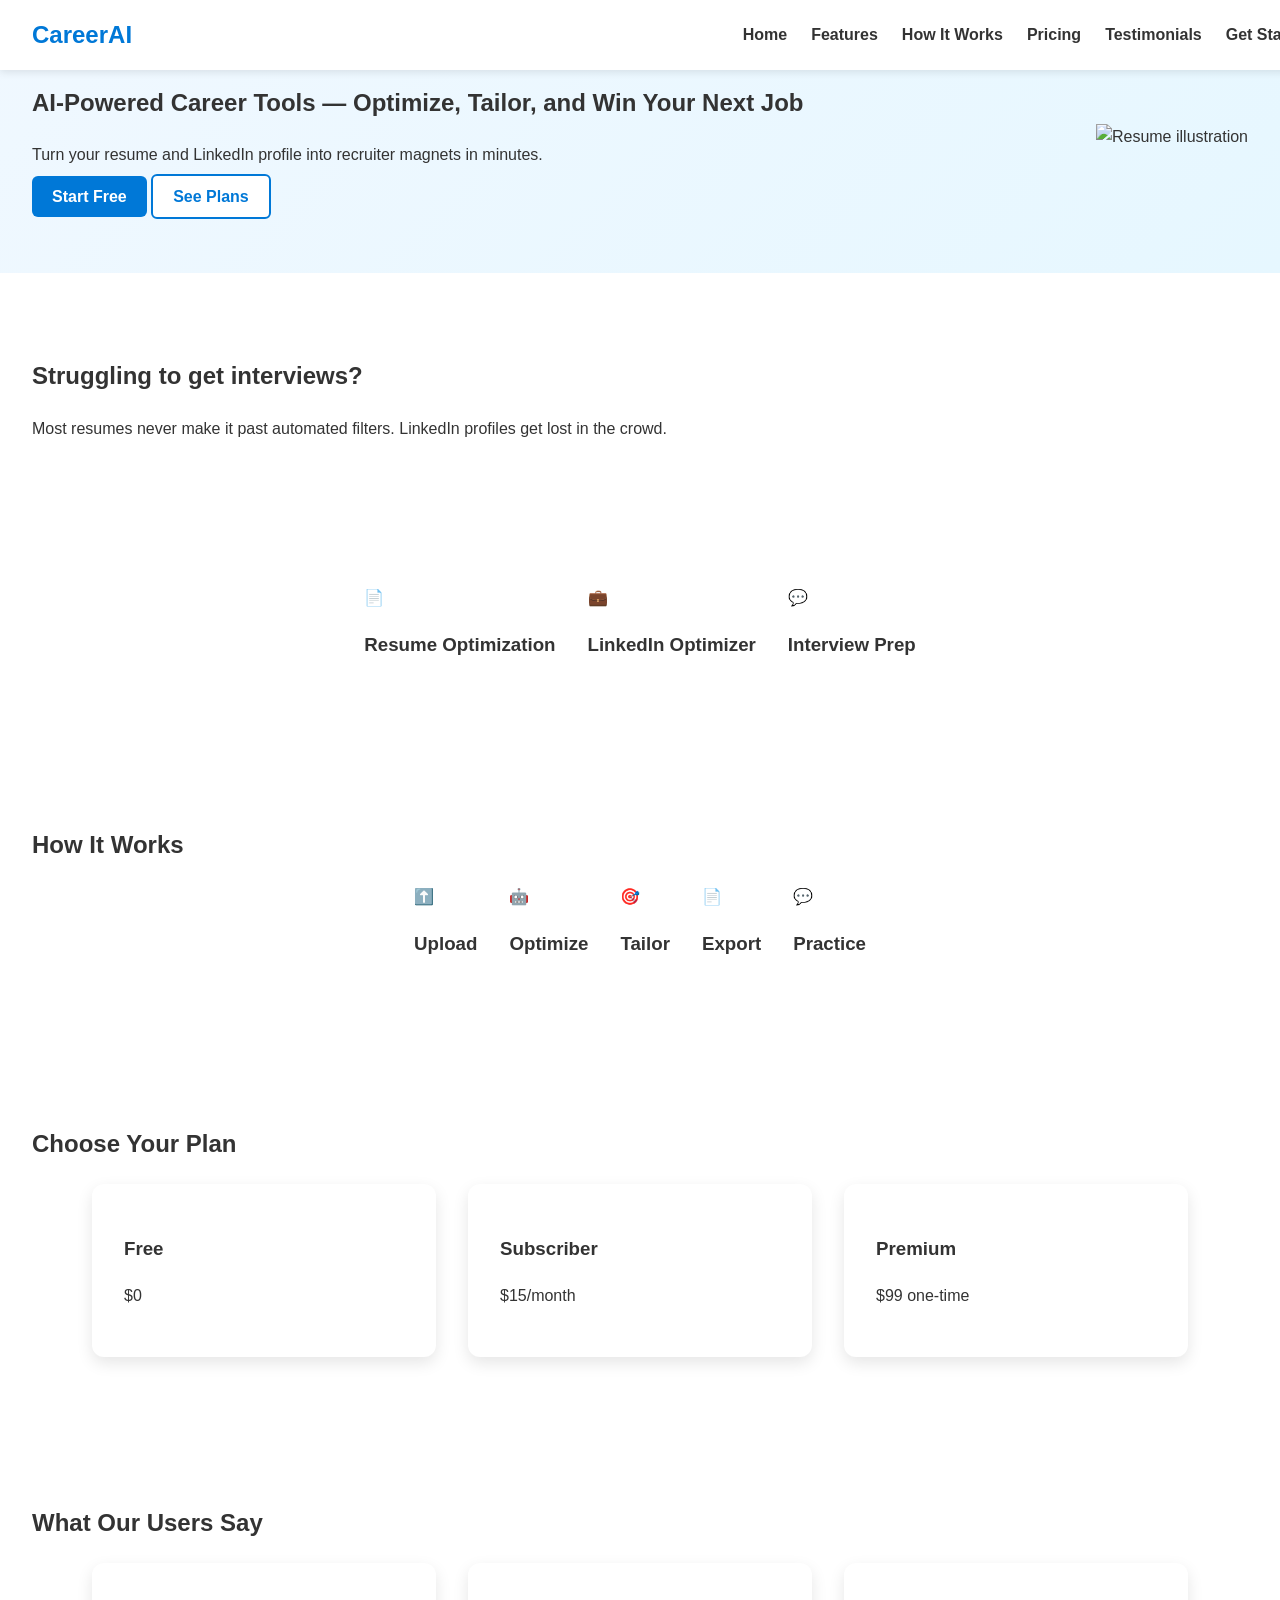
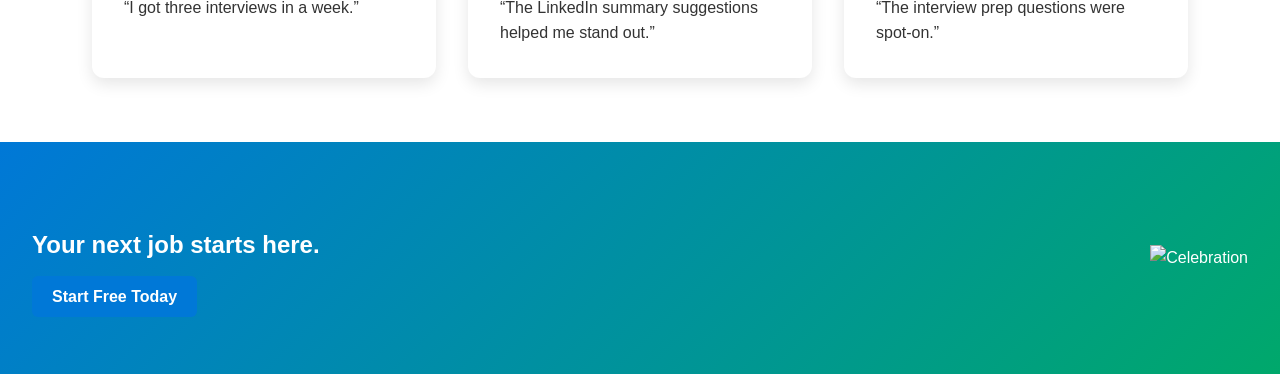
==== index.html @ 4ccd033c "Add files via upload" ====
<!DOCTYPE html>
<html lang="en">
<head>
  <meta charset="UTF-8">
  <meta name="viewport" content="width=device-width, initial-scale=1.0">
  <title>AI Resume & LinkedIn Optimizer</title>
  <style>
    html { scroll-behavior: smooth; }
    body { font-family: Inter, Roboto, sans-serif; margin:0; line-height:1.6; color:#333; }

    /* Navbar */
    .navbar { position:fixed; top:0; width:100%; background:#fff; box-shadow:0 2px 8px rgba(0,0,0,0.1);
      display:flex; justify-content:space-between; align-items:center; padding:1rem 2rem; z-index:1000; }
    .logo { font-size:1.5rem; font-weight:700; color:#0078d7; }
    .nav-links ul { list-style:none; display:flex; gap:1.5rem; margin:0; padding:0; }
    .nav-links ul li a { text-decoration:none; color:#333; font-weight:600; }
    .nav-links ul li a:hover { color:#0078d7; }
    .hamburger { display:none; font-size:2rem; cursor:pointer; }

    @media(max-width:768px){ .nav-links{display:none; position:absolute; top:60px; right:0; background:#fff; width:200px; box-shadow:0 4px 12px rgba(0,0,0,0.1);}
      .nav-links ul{flex-direction:column; gap:1rem; padding:1rem;} .hamburger{display:block;} .nav-links.active{display:block;} }

    /* Buttons */
    .btn-primary{background:#0078d7;color:#fff;padding:0.75rem 1.25rem;border-radius:6px;text-decoration:none;font-weight:600;}
    .btn-secondary{background:#fff;color:#0078d7;border:2px solid #0078d7;padding:0.75rem 1.25rem;border-radius:6px;text-decoration:none;font-weight:600;}

    /* Sections */
    section{padding:4rem 2rem;}
    .hero{display:flex;justify-content:space-between;align-items:center;background:linear-gradient(135deg,#f0f8ff,#e6f7ff);}
    .features,.steps,.pricing-cards,.testimonial-cards{display:flex;gap:2rem;flex-wrap:wrap;justify-content:center;}
    .card{background:#fff;border-radius:12px;padding:2rem;width:280px;box-shadow:0 6px 16px rgba(0,0,0,0.1);}
    .final-cta{background:linear-gradient(135deg,#0078d7,#00a86b);color:#fff;display:flex;justify-content:space-between;align-items:center;}
  </style>
</head>
<body>

  <!-- Navbar -->
  <header class="navbar">
    <div class="logo">CareerAI</div>
    <nav class="nav-links">
      <ul>
        <li><a href="#hero">Home</a></li>
        <li><a href="#features">Features</a></li>
        <li><a href="#how-it-works">How It Works</a></li>
        <li><a href="#pricing">Pricing</a></li>
        <li><a href="#testimonials">Testimonials</a></li>
        <li><a href="#final-cta">Get Started</a></li>
      </ul>
    </nav>
    <div class="hamburger" onclick="toggleMenu()">☰</div>
  </header>

  <!-- Hero -->
  <section class="hero" id="hero">
    <div class="hero-content">
      <h1>AI‑Powered Career Tools — Optimize, Tailor, and Win Your Next Job</h1>
      <p>Turn your resume and LinkedIn profile into recruiter magnets in minutes.</p>
      <div class="hero-buttons">
        <a href="#pricing" class="btn-primary">Start Free</a>
        <a href="#plans" class="btn-secondary">See Plans</a>
      </div>
    </div>
    <div class="hero-visual"><img src="resume-linkedin-illustration.png" alt="Resume illustration"></div>
  </section>

  <!-- Problem -->
  <section class="problem">
    <h2>Struggling to get interviews?</h2>
    <p>Most resumes never make it past automated filters. LinkedIn profiles get lost in the crowd.</p>
  </section>

  <!-- Features -->
  <section class="features" id="features">
    <div class="feature"><div class="icon">📄</div><h3>Resume Optimization</h3></div>
    <div class="feature"><div class="icon">💼</div><h3>LinkedIn Optimizer</h3></div>
    <div class="feature"><div class="icon">💬</div><h3>Interview Prep</h3></div>
  </section>

  <!-- How It Works -->
  <section class="how-it-works" id="how-it-works">
    <h2>How It Works</h2>
    <div class="steps">
      <div class="step"><div class="icon">⬆️</div><h3>Upload</h3></div>
      <div class="step"><div class="icon">🤖</div><h3>Optimize</h3></div>
      <div class="step"><div class="icon">🎯</div><h3>Tailor</h3></div>
      <div class="step"><div class="icon">📄</div><h3>Export</h3></div>
      <div class="step"><div class="icon">💬</div><h3>Practice</h3></div>
    </div>
  </section>

  <!-- Pricing -->
  <section class="pricing" id="pricing">
    <h2>Choose Your Plan</h2>
    <div class="pricing-cards">
      <div class="card"><h3>Free</h3><p>$0</p></div>
      <div class="card"><h3>Subscriber</h3><p>$15/month</p></div>
      <div class="card"><h3>Premium</h3><p>$99 one‑time</p></div>
    </div>
  </section>

  <!-- Testimonials -->
  <section class="testimonials" id="testimonials">
    <h2>What Our Users Say</h2>
    <div class="testimonial-cards">
      <div class="card">“I got three interviews in a week.”</div>
      <div class="card">“The LinkedIn summary suggestions helped me stand out.”</div>
      <div class="card">“The interview prep questions were spot‑on.”</div>
    </div>
  </section>

  <!-- Final CTA -->
  <section class="final-cta" id="final-cta">
    <div class="cta-content">
      <h2>Your next job starts here.</h2>
      <a href="#signup" class="btn-primary">Start Free Today</a>
    </div>
    <div class="cta-visual"><img src="job-offer-celebration.png" alt="Celebration"></div>
  </section>

  <script>
    function toggleMenu(){ document.querySelector('.nav-links').classList.toggle('active'); }
  </script>
</body>
</html>
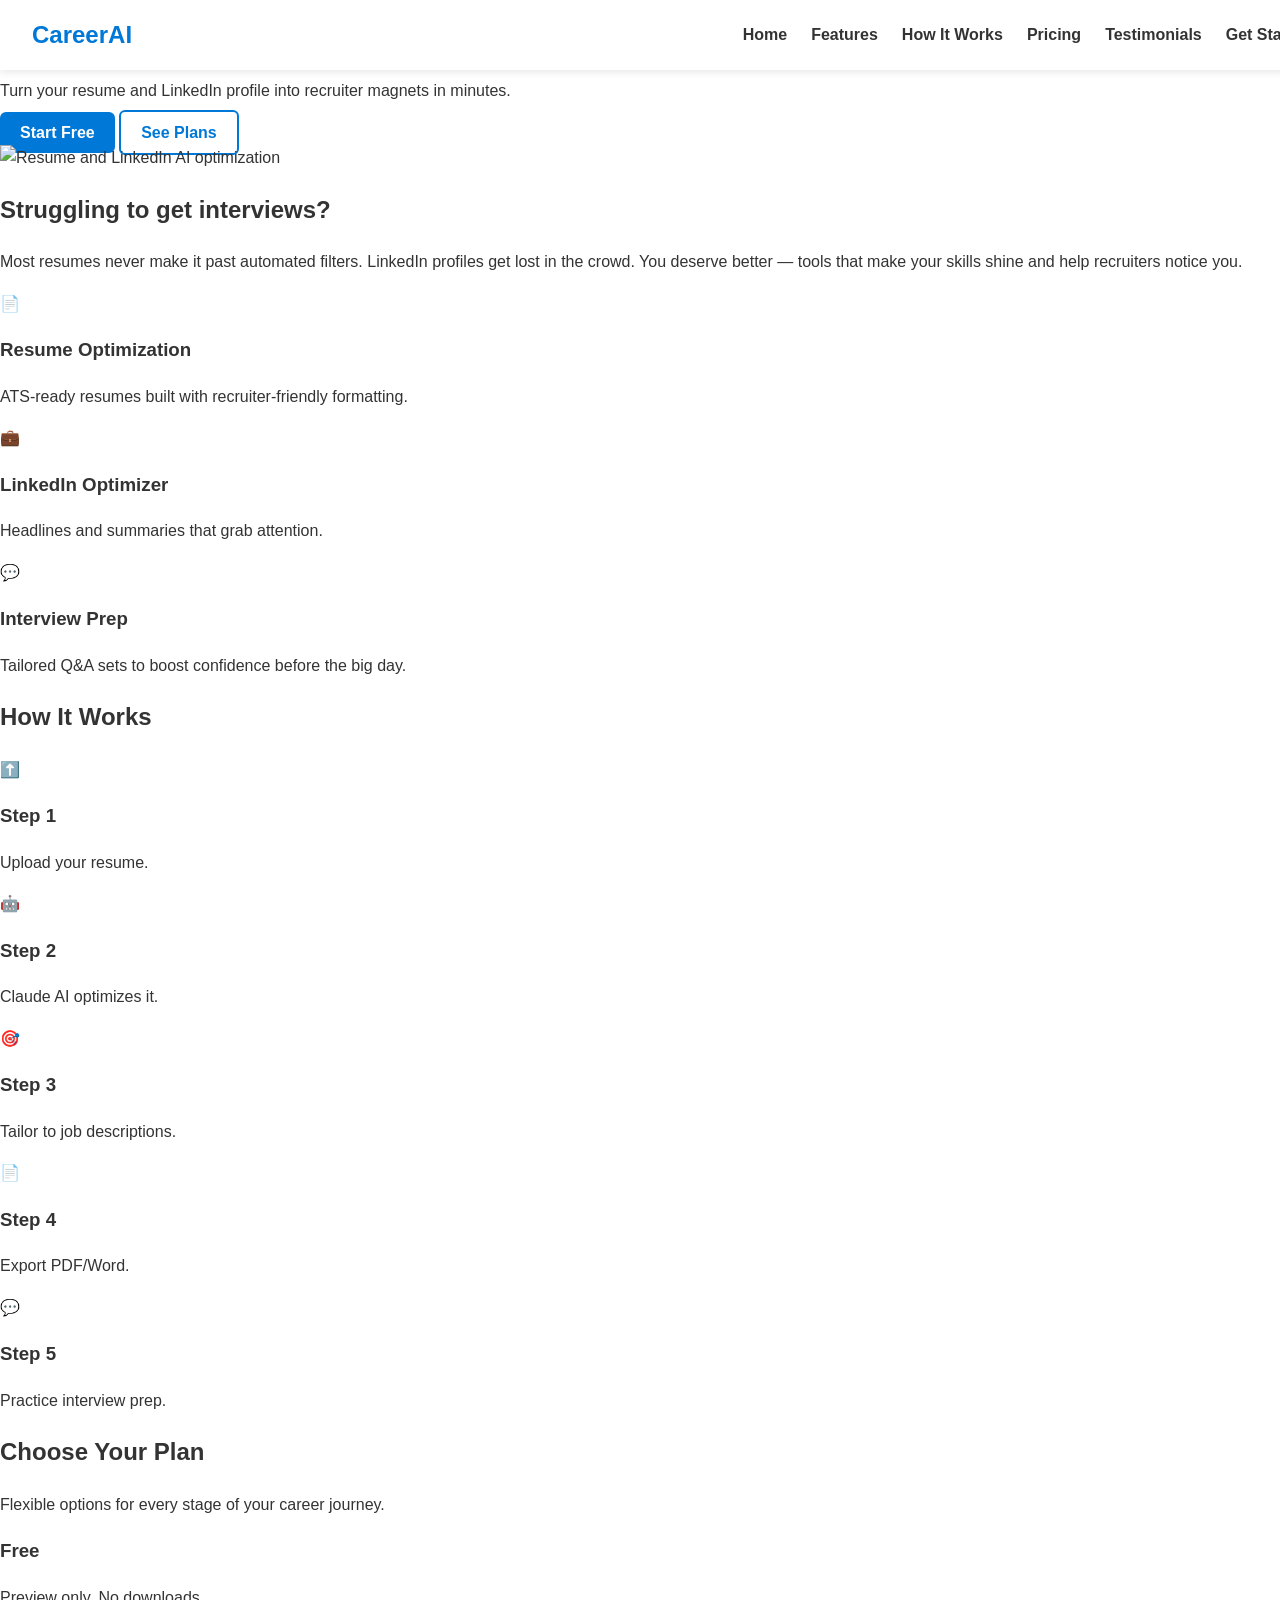
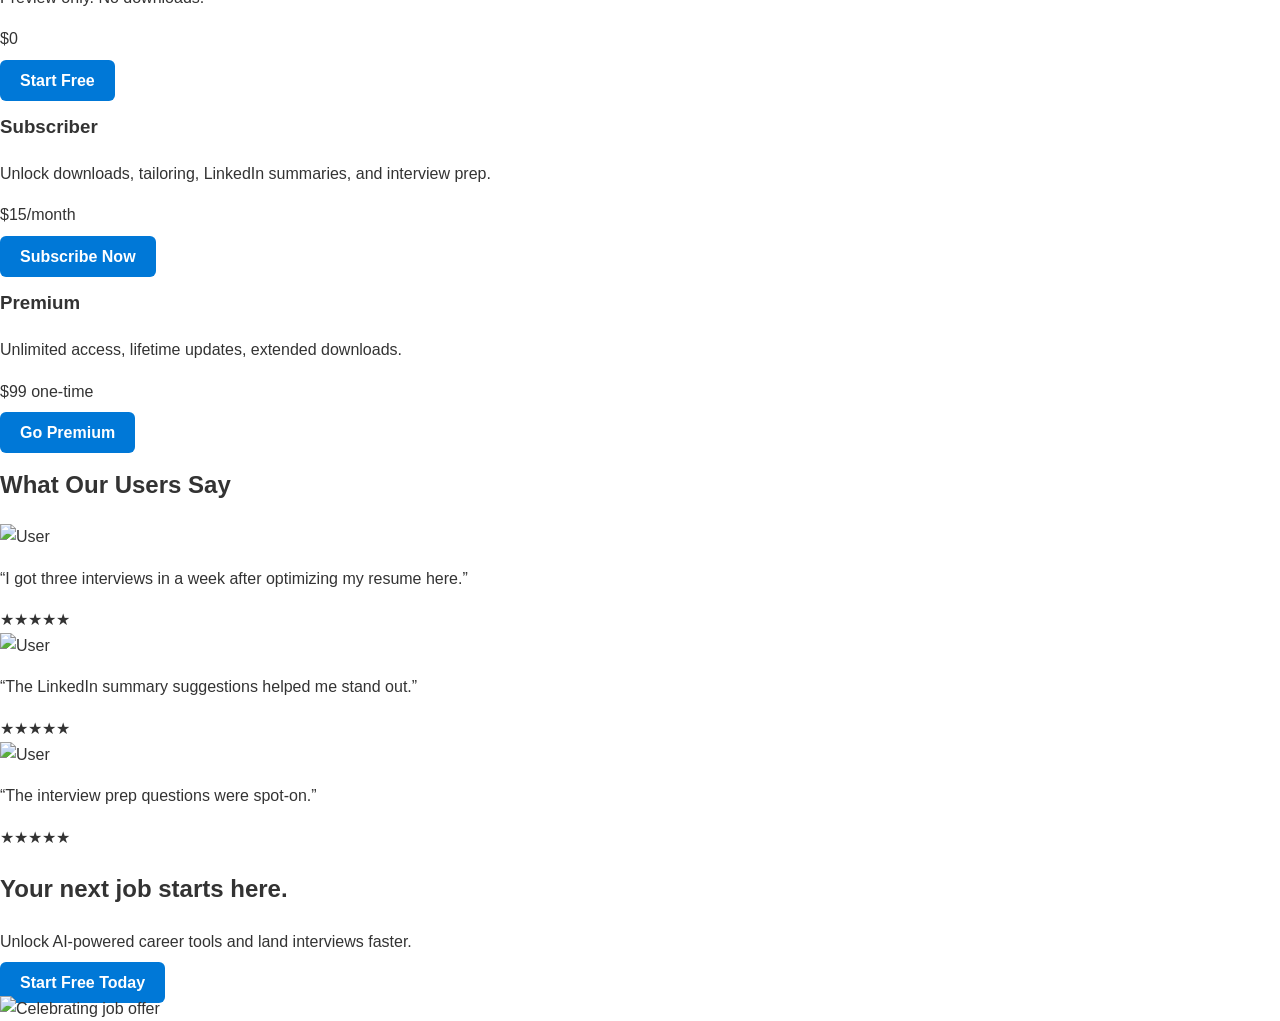
==== commit 7b0092dd: "Add files via upload" ====
--- a/index.html
+++ b/index.html
@@ -4,40 +4,14 @@
   <meta charset="UTF-8">
   <meta name="viewport" content="width=device-width, initial-scale=1.0">
   <title>AI Resume & LinkedIn Optimizer</title>
-  <style>
-    html { scroll-behavior: smooth; }
-    body { font-family: Inter, Roboto, sans-serif; margin:0; line-height:1.6; color:#333; }
-
-    /* Navbar */
-    .navbar { position:fixed; top:0; width:100%; background:#fff; box-shadow:0 2px 8px rgba(0,0,0,0.1);
-      display:flex; justify-content:space-between; align-items:center; padding:1rem 2rem; z-index:1000; }
-    .logo { font-size:1.5rem; font-weight:700; color:#0078d7; }
-    .nav-links ul { list-style:none; display:flex; gap:1.5rem; margin:0; padding:0; }
-    .nav-links ul li a { text-decoration:none; color:#333; font-weight:600; }
-    .nav-links ul li a:hover { color:#0078d7; }
-    .hamburger { display:none; font-size:2rem; cursor:pointer; }
-
-    @media(max-width:768px){ .nav-links{display:none; position:absolute; top:60px; right:0; background:#fff; width:200px; box-shadow:0 4px 12px rgba(0,0,0,0.1);}
-      .nav-links ul{flex-direction:column; gap:1rem; padding:1rem;} .hamburger{display:block;} .nav-links.active{display:block;} }
-
-    /* Buttons */
-    .btn-primary{background:#0078d7;color:#fff;padding:0.75rem 1.25rem;border-radius:6px;text-decoration:none;font-weight:600;}
-    .btn-secondary{background:#fff;color:#0078d7;border:2px solid #0078d7;padding:0.75rem 1.25rem;border-radius:6px;text-decoration:none;font-weight:600;}
-
-    /* Sections */
-    section{padding:4rem 2rem;}
-    .hero{display:flex;justify-content:space-between;align-items:center;background:linear-gradient(135deg,#f0f8ff,#e6f7ff);}
-    .features,.steps,.pricing-cards,.testimonial-cards{display:flex;gap:2rem;flex-wrap:wrap;justify-content:center;}
-    .card{background:#fff;border-radius:12px;padding:2rem;width:280px;box-shadow:0 6px 16px rgba(0,0,0,0.1);}
-    .final-cta{background:linear-gradient(135deg,#0078d7,#00a86b);color:#fff;display:flex;justify-content:space-between;align-items:center;}
-  </style>
+  <link rel="stylesheet" href="styles.css">
 </head>
 <body>
 
-  <!-- Navbar -->
+  <!-- Navigation Bar -->
   <header class="navbar">
     <div class="logo">CareerAI</div>
-    <nav class="nav-links">
+    <nav class="nav-links" id="nav-links">
       <ul>
         <li><a href="#hero">Home</a></li>
         <li><a href="#features">Features</a></li>
@@ -50,7 +24,7 @@
     <div class="hamburger" onclick="toggleMenu()">☰</div>
   </header>
 
-  <!-- Hero -->
+  <!-- Hero Section -->
   <section class="hero" id="hero">
     <div class="hero-content">
       <h1>AI‑Powered Career Tools — Optimize, Tailor, and Win Your Next Job</h1>
@@ -60,41 +34,44 @@
         <a href="#plans" class="btn-secondary">See Plans</a>
       </div>
     </div>
-    <div class="hero-visual"><img src="resume-linkedin-illustration.png" alt="Resume illustration"></div>
+    <div class="hero-visual">
+      <img src="resume-linkedin-illustration.png" alt="Resume and LinkedIn AI optimization">
+    </div>
   </section>
 
-  <!-- Problem -->
+  <!-- Problem Statement -->
   <section class="problem">
     <h2>Struggling to get interviews?</h2>
-    <p>Most resumes never make it past automated filters. LinkedIn profiles get lost in the crowd.</p>
+    <p>Most resumes never make it past automated filters. LinkedIn profiles get lost in the crowd. You deserve better — tools that make your skills shine and help recruiters notice you.</p>
   </section>
 
-  <!-- Features -->
+  <!-- Feature Highlights -->
   <section class="features" id="features">
-    <div class="feature"><div class="icon">📄</div><h3>Resume Optimization</h3></div>
-    <div class="feature"><div class="icon">💼</div><h3>LinkedIn Optimizer</h3></div>
-    <div class="feature"><div class="icon">💬</div><h3>Interview Prep</h3></div>
+    <div class="feature"><div class="icon">📄</div><h3>Resume Optimization</h3><p>ATS‑ready resumes built with recruiter‑friendly formatting.</p></div>
+    <div class="feature"><div class="icon">💼</div><h3>LinkedIn Optimizer</h3><p>Headlines and summaries that grab attention.</p></div>
+    <div class="feature"><div class="icon">💬</div><h3>Interview Prep</h3><p>Tailored Q&A sets to boost confidence before the big day.</p></div>
   </section>
 
   <!-- How It Works -->
   <section class="how-it-works" id="how-it-works">
     <h2>How It Works</h2>
     <div class="steps">
-      <div class="step"><div class="icon">⬆️</div><h3>Upload</h3></div>
-      <div class="step"><div class="icon">🤖</div><h3>Optimize</h3></div>
-      <div class="step"><div class="icon">🎯</div><h3>Tailor</h3></div>
-      <div class="step"><div class="icon">📄</div><h3>Export</h3></div>
-      <div class="step"><div class="icon">💬</div><h3>Practice</h3></div>
+      <div class="step"><div class="icon">⬆️</div><h3>Step 1</h3><p>Upload your resume.</p></div>
+      <div class="step"><div class="icon">🤖</div><h3>Step 2</h3><p>Claude AI optimizes it.</p></div>
+      <div class="step"><div class="icon">🎯</div><h3>Step 3</h3><p>Tailor to job descriptions.</p></div>
+      <div class="step"><div class="icon">📄</div><h3>Step 4</h3><p>Export PDF/Word.</p></div>
+      <div class="step"><div class="icon">💬</div><h3>Step 5</h3><p>Practice interview prep.</p></div>
     </div>
   </section>
 
-  <!-- Pricing -->
+  <!-- Pricing Section -->
   <section class="pricing" id="pricing">
     <h2>Choose Your Plan</h2>
+    <p>Flexible options for every stage of your career journey.</p>
     <div class="pricing-cards">
-      <div class="card"><h3>Free</h3><p>$0</p></div>
-      <div class="card"><h3>Subscriber</h3><p>$15/month</p></div>
-      <div class="card"><h3>Premium</h3><p>$99 one‑time</p></div>
+      <div class="card free"><h3>Free</h3><p>Preview only. No downloads.</p><p class="price">$0</p><a href="#signup" class="btn-primary">Start Free</a></div>
+      <div class="card subscriber"><h3>Subscriber</h3><p>Unlock downloads, tailoring, LinkedIn summaries, and interview prep.</p><p class="price">$15/month</p><a href="#signup" class="btn-primary">Subscribe Now</a></div>
+      <div class="card premium"><h3>Premium</h3><p>Unlimited access, lifetime updates, extended downloads.</p><p class="price">$99 one‑time</p><a href="#signup" class="btn-primary">Go Premium</a></div>
     </div>
   </section>
 
@@ -102,9 +79,9 @@
   <section class="testimonials" id="testimonials">
     <h2>What Our Users Say</h2>
     <div class="testimonial-cards">
-      <div class="card">“I got three interviews in a week.”</div>
-      <div class="card">“The LinkedIn summary suggestions helped me stand out.”</div>
-      <div class="card">“The interview prep questions were spot‑on.”</div>
+      <div class="testimonial-card"><img src="avatar1.png" alt="User"><p class="quote">“I got three interviews in a week after optimizing my resume here.”</p><div class="stars">★★★★★</div></div>
+      <div class="testimonial-card"><img src="avatar2.png" alt="User"><p class="quote">“The LinkedIn summary suggestions helped me stand out.”</p><div class="stars">★★★★★</div></div>
+      <div class="testimonial-card"><img src="avatar3.png" alt="User"><p class="quote">“The interview prep questions were spot‑on.”</p><div class="stars">★★★★★</div></div>
     </div>
   </section>
 
@@ -112,13 +89,20 @@
   <section class="final-cta" id="final-cta">
     <div class="cta-content">
       <h2>Your next job starts here.</h2>
+      <p>Unlock AI-powered career tools and land interviews faster.</p>
       <a href="#signup" class="btn-primary">Start Free Today</a>
     </div>
-    <div class="cta-visual"><img src="job-offer-celebration.png" alt="Celebration"></div>
+    <div class="cta-visual">
+      <img src="job-offer-celebration.png" alt="Celebrating job offer">
+    </div>
   </section>
 
+  <!-- Smooth Scroll Script -->
   <script>
-    function toggleMenu(){ document.querySelector('.nav-links').classList.toggle('active'); }
+    function toggleMenu() {
+      document.querySelector('.nav-links').classList.toggle('active');
+    }
   </script>
+
 </body>
 </html>
--- a/styles.css
+++ b/styles.css
@@ -0,0 +1,43 @@
+html {
+  scroll-behavior: smooth;
+}
+body {
+  font-family: Inter, Roboto, sans-serif;
+  margin: 0;
+  line-height: 1.6;
+  color: #333;
+}
+
+/* Navbar */
+.navbar {
+  position: fixed;
+  top: 0;
+  width: 100%;
+  background-color: #fff;
+  box-shadow: 0 2px 8px rgba(0,0,0,0.1);
+  display: flex;
+  justify-content: space-between;
+  align-items: center;
+  padding: 1rem 2rem;
+  z-index: 1000;
+}
+.navbar .logo { font-size: 1.5rem; font-weight: 700; color: #0078d7; }
+.nav-links ul { list-style: none; display: flex; gap: 1.5rem; margin: 0; padding: 0; }
+.nav-links ul li a { text-decoration: none; color: #333; font-weight: 600; }
+.nav-links ul li a:hover { color: #0078d7; }
+.hamburger { display: none; font-size: 2rem; cursor: pointer; }
+
+/* Mobile Nav */
+@media (max-width: 768px) {
+  .nav-links { display: none; position: absolute; top: 60px; right: 0; background: #fff; width: 200px; box-shadow: 0 4px 12px rgba(0,0,0,0.1); }
+  .nav-links ul { flex-direction: column; gap: 1rem; padding: 1rem; }
+  .hamburger { display: block; }
+  .nav-links.active { display: block; }
+}
+
+/* Buttons */
+.btn-primary { background-color: #0078d7; color: #fff; padding: 0.75rem 1.25rem; border-radius: 6px; text-decoration: none; font-weight: 600; }
+.btn-secondary { background-color: #fff; color: #0078d7; border: 2px solid #0078d7; padding: 0.75rem 1.25rem; border-radius: 6px; text-decoration: none; font-weight: 600; }
+
+/* Sections */
+.hero, .problem, .features, .how-it-works, .pricing, .testimonials, .final
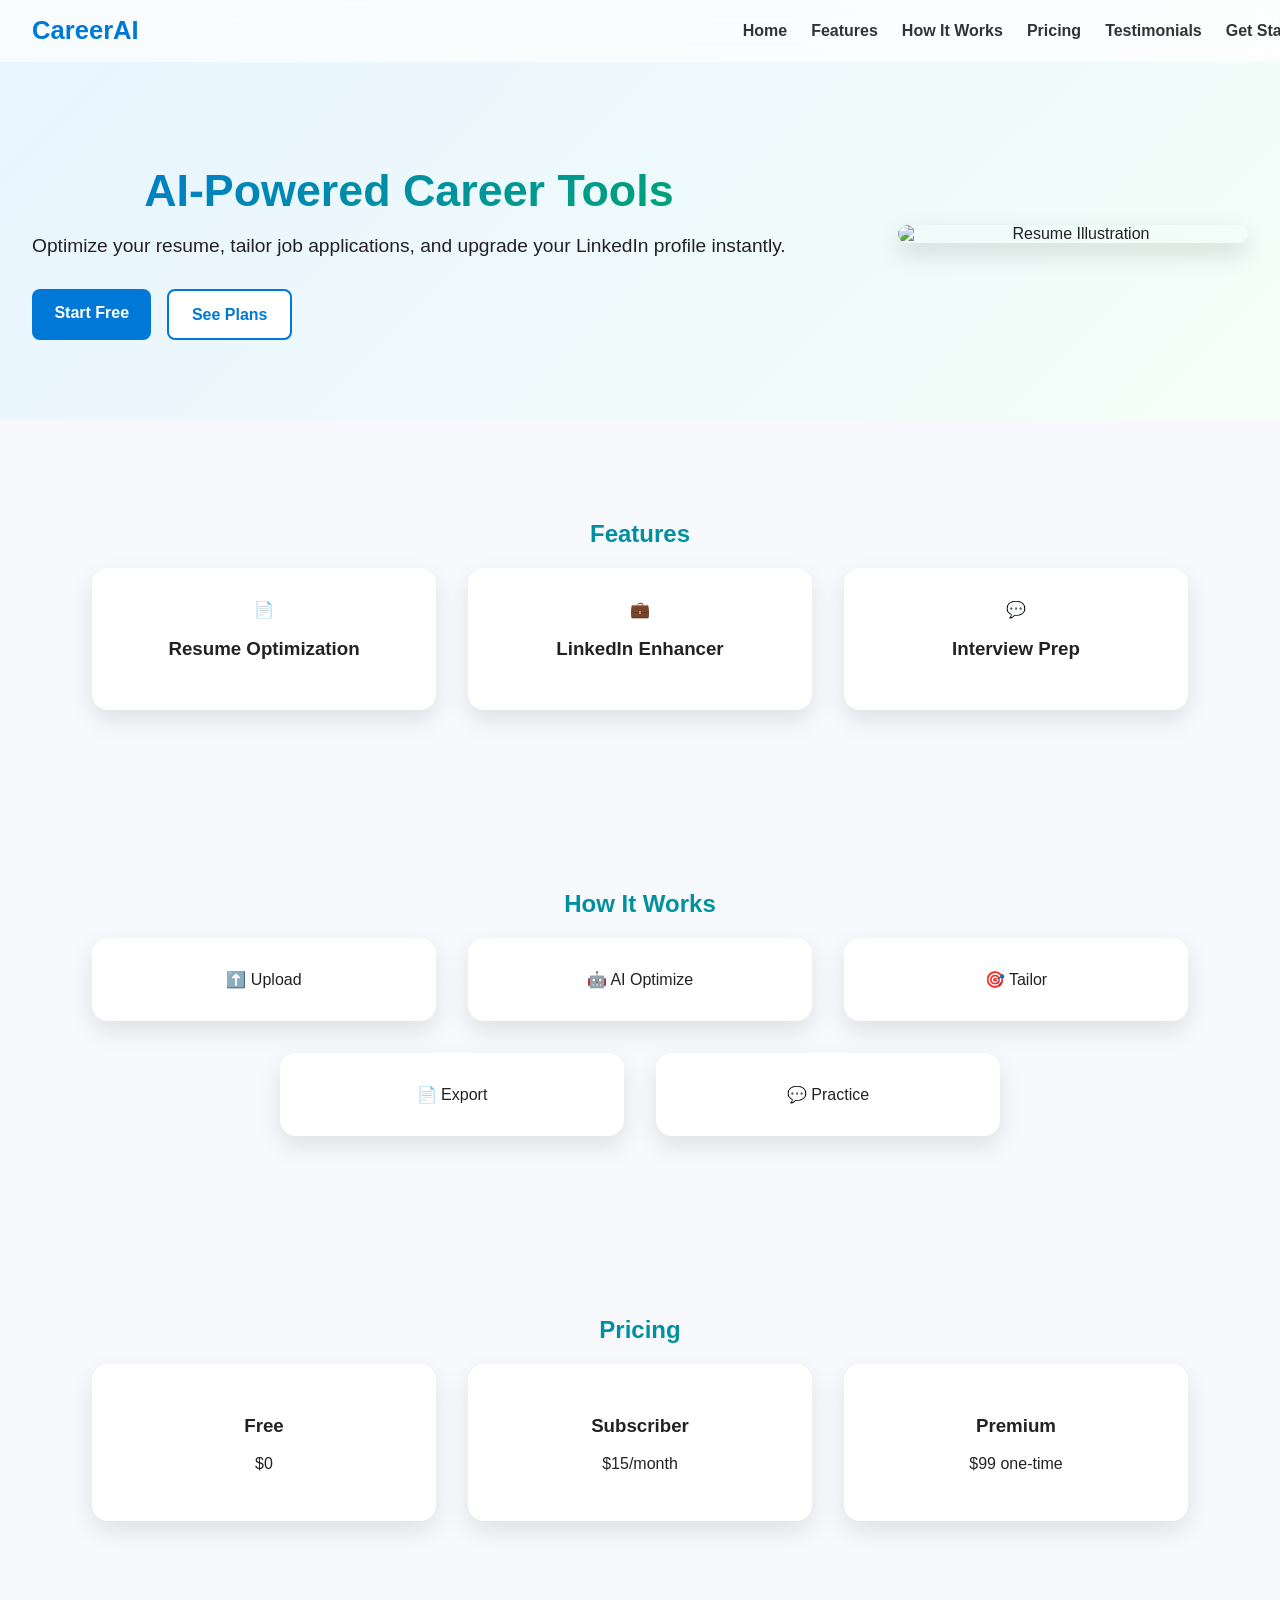
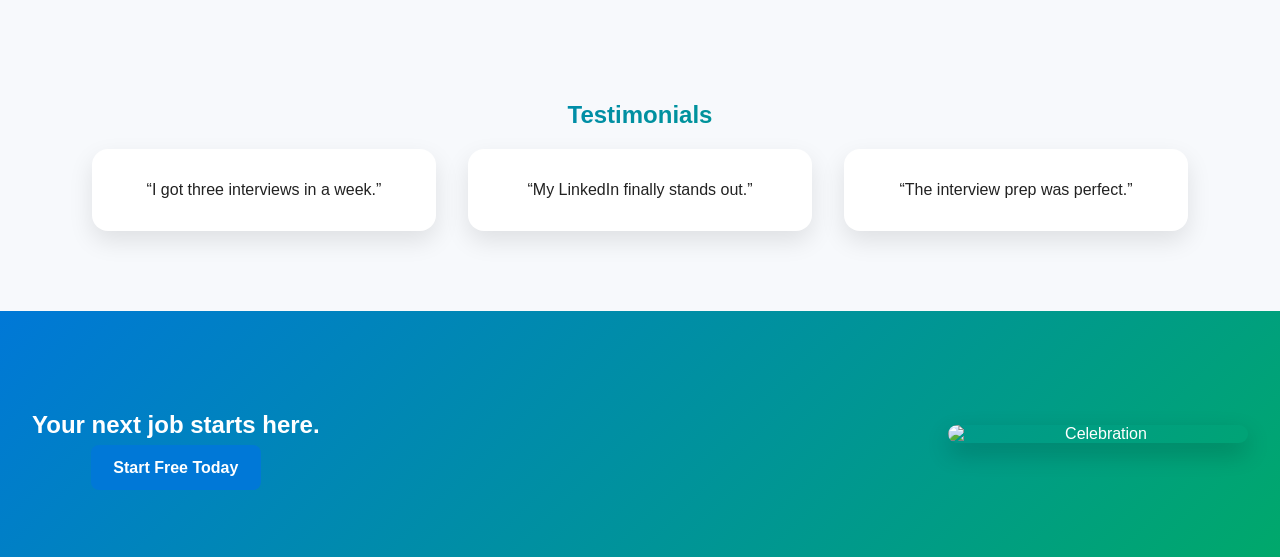
==== commit ea4017c8: "Add files via upload" ====
--- a/index.html
+++ b/index.html
@@ -1,108 +1,327 @@
 <!DOCTYPE html>
 <html lang="en">
 <head>
-  <meta charset="UTF-8">
-  <meta name="viewport" content="width=device-width, initial-scale=1.0">
-  <title>AI Resume & LinkedIn Optimizer</title>
-  <link rel="stylesheet" href="styles.css">
+<meta charset="UTF-8">
+<meta name="viewport" content="width=device-width, initial-scale=1.0">
+<title>CareerAI – AI Resume & LinkedIn Optimizer</title>
+
+<style>
+/* -------------------- GLOBAL -------------------- */
+html {
+  scroll-behavior: smooth;
+}
+
+body {
+  margin: 0;
+  font-family: "Inter", sans-serif;
+  background: #f7f9fc;
+  color: #222;
+  overflow-x: hidden;
+}
+
+/* Fade-in animation */
+.fade-in {
+  opacity: 0;
+  transform: translateY(20px);
+  transition: all 0.8s ease;
+}
+
+.fade-in.visible {
+  opacity: 1;
+  transform: translateY(0);
+}
+
+/* Gradient text */
+.gradient-text {
+  background: linear-gradient(135deg, #0078d7, #00a86b);
+  -webkit-background-clip: text;
+  -webkit-text-fill-color: transparent;
+}
+
+/* -------------------- NAVBAR -------------------- */
+.navbar {
+  position: fixed;
+  top: 0;
+  width: 100%;
+  padding: 1rem 2rem;
+  display: flex;
+  justify-content: space-between;
+  align-items: center;
+  backdrop-filter: blur(12px);
+  background: rgba(255,255,255,0.7);
+  border-bottom: 1px solid rgba(255,255,255,0.3);
+  z-index: 1000;
+}
+
+.logo {
+  font-size: 1.6rem;
+  font-weight: 700;
+  color: #0078d7;
+}
+
+.nav-links ul {
+  list-style: none;
+  display: flex;
+  gap: 1.5rem;
+  margin: 0;
+  padding: 0;
+}
+
+.nav-links ul li a {
+  text-decoration: none;
+  font-weight: 600;
+  color: #333;
+  transition: 0.3s;
+}
+
+.nav-links ul li a:hover {
+  color: #0078d7;
+  transform: translateY(-2px);
+}
+
+.hamburger {
+  display: none;
+  font-size: 2rem;
+  cursor: pointer;
+}
+
+/* Mobile nav */
+@media (max-width: 768px) {
+  .nav-links {
+    display: none;
+    position: absolute;
+    top: 70px;
+    right: 20px;
+    background: #fff;
+    width: 220px;
+    border-radius: 12px;
+    box-shadow: 0 8px 20px rgba(0,0,0,0.15);
+  }
+
+  .nav-links ul {
+    flex-direction: column;
+    padding: 1rem;
+  }
+
+  .hamburger {
+    display: block;
+  }
+
+  .nav-links.active {
+    display: block;
+  }
+}
+
+/* -------------------- HERO -------------------- */
+.hero {
+  padding: 8rem 2rem 5rem;
+  display: flex;
+  justify-content: space-between;
+  align-items: center;
+  gap: 3rem;
+  background: linear-gradient(135deg, #e8f4ff, #f3fff7);
+}
+
+.hero h1 {
+  font-size: 2.8rem;
+  font-weight: 800;
+  margin-bottom: 1rem;
+}
+
+.hero p {
+  font-size: 1.2rem;
+  margin-bottom: 2rem;
+}
+
+.hero-buttons {
+  display: flex;
+  gap: 1rem;
+}
+
+.btn-primary {
+  background: #0078d7;
+  color: #fff;
+  padding: 0.9rem 1.4rem;
+  border-radius: 8px;
+  text-decoration: none;
+  font-weight: 600;
+  transition: 0.3s;
+}
+
+.btn-primary:hover {
+  background: #005bb5;
+  transform: translateY(-3px);
+}
+
+.btn-secondary {
+  background: #fff;
+  border: 2px solid #0078d7;
+  color: #0078d7;
+  padding: 0.9rem 1.4rem;
+  border-radius: 8px;
+  text-decoration: none;
+  font-weight: 600;
+  transition: 0.3s;
+}
+
+.btn-secondary:hover {
+  background: #e6f3ff;
+  transform: translateY(-3px);
+}
+
+.hero img {
+  width: 350px;
+  border-radius: 12px;
+  box-shadow: 0 10px 25px rgba(0,0,0,0.15);
+}
+
+/* -------------------- SECTIONS -------------------- */
+section {
+  padding: 5rem 2rem;
+  text-align: center;
+}
+
+.features, .steps, .pricing-cards, .testimonial-cards {
+  display: flex;
+  flex-wrap: wrap;
+  gap: 2rem;
+  justify-content: center;
+}
+
+/* Cards */
+.card {
+  background: #fff;
+  padding: 2rem;
+  width: 280px;
+  border-radius: 16px;
+  box-shadow: 0 10px 25px rgba(0,0,0,0.1);
+  transition: 0.3s;
+}
+
+.card:hover {
+  transform: translateY(-6px);
+}
+
+/* -------------------- FINAL CTA -------------------- */
+.final-cta {
+  background: linear-gradient(135deg, #0078d7, #00a86b);
+  color: #fff;
+  padding: 5rem 2rem;
+  display: flex;
+  justify-content: space-between;
+  align-items: center;
+  flex-wrap: wrap;
+}
+
+.final-cta img {
+  width: 300px;
+  border-radius: 12px;
+  box-shadow: 0 10px 25px rgba(0,0,0,0.2);
+}
+
+/* -------------------- ANIMATION JS -------------------- */
+</style>
 </head>
+
 <body>
 
-  <!-- Navigation Bar -->
-  <header class="navbar">
-    <div class="logo">CareerAI</div>
-    <nav class="nav-links" id="nav-links">
-      <ul>
-        <li><a href="#hero">Home</a></li>
-        <li><a href="#features">Features</a></li>
-        <li><a href="#how-it-works">How It Works</a></li>
-        <li><a href="#pricing">Pricing</a></li>
-        <li><a href="#testimonials">Testimonials</a></li>
-        <li><a href="#final-cta">Get Started</a></li>
-      </ul>
-    </nav>
-    <div class="hamburger" onclick="toggleMenu()">☰</div>
-  </header>
-
-  <!-- Hero Section -->
-  <section class="hero" id="hero">
-    <div class="hero-content">
-      <h1>AI‑Powered Career Tools — Optimize, Tailor, and Win Your Next Job</h1>
-      <p>Turn your resume and LinkedIn profile into recruiter magnets in minutes.</p>
-      <div class="hero-buttons">
-        <a href="#pricing" class="btn-primary">Start Free</a>
-        <a href="#plans" class="btn-secondary">See Plans</a>
-      </div>
+<header class="navbar">
+  <div class="logo">CareerAI</div>
+  <nav class="nav-links">
+    <ul>
+      <li><a href="#hero">Home</a></li>
+      <li><a href="#features">Features</a></li>
+      <li><a href="#how-it-works">How It Works</a></li>
+      <li><a href="#pricing">Pricing</a></li>
+      <li><a href="#testimonials">Testimonials</a></li>
+      <li><a href="#final-cta">Get Started</a></li>
+    </ul>
+  </nav>
+  <div class="hamburger" onclick="toggleMenu()">☰</div>
+</header>
+
+<!-- HERO -->
+<section class="hero fade-in" id="hero">
+  <div>
+    <h1 class="gradient-text">AI‑Powered Career Tools</h1>
+    <p>Optimize your resume, tailor job applications, and upgrade your LinkedIn profile instantly.</p>
+    <div class="hero-buttons">
+      <a class="btn-primary" href="#pricing">Start Free</a>
+      <a class="btn-secondary" href="#plans">See Plans</a>
     </div>
-    <div class="hero-visual">
-      <img src="resume-linkedin-illustration.png" alt="Resume and LinkedIn AI optimization">
-    </div>
-  </section>
-
-  <!-- Problem Statement -->
-  <section class="problem">
-    <h2>Struggling to get interviews?</h2>
-    <p>Most resumes never make it past automated filters. LinkedIn profiles get lost in the crowd. You deserve better — tools that make your skills shine and help recruiters notice you.</p>
-  </section>
-
-  <!-- Feature Highlights -->
-  <section class="features" id="features">
-    <div class="feature"><div class="icon">📄</div><h3>Resume Optimization</h3><p>ATS‑ready resumes built with recruiter‑friendly formatting.</p></div>
-    <div class="feature"><div class="icon">💼</div><h3>LinkedIn Optimizer</h3><p>Headlines and summaries that grab attention.</p></div>
-    <div class="feature"><div class="icon">💬</div><h3>Interview Prep</h3><p>Tailored Q&A sets to boost confidence before the big day.</p></div>
-  </section>
-
-  <!-- How It Works -->
-  <section class="how-it-works" id="how-it-works">
-    <h2>How It Works</h2>
-    <div class="steps">
-      <div class="step"><div class="icon">⬆️</div><h3>Step 1</h3><p>Upload your resume.</p></div>
-      <div class="step"><div class="icon">🤖</div><h3>Step 2</h3><p>Claude AI optimizes it.</p></div>
-      <div class="step"><div class="icon">🎯</div><h3>Step 3</h3><p>Tailor to job descriptions.</p></div>
-      <div class="step"><div class="icon">📄</div><h3>Step 4</h3><p>Export PDF/Word.</p></div>
-      <div class="step"><div class="icon">💬</div><h3>Step 5</h3><p>Practice interview prep.</p></div>
-    </div>
-  </section>
-
-  <!-- Pricing Section -->
-  <section class="pricing" id="pricing">
-    <h2>Choose Your Plan</h2>
-    <p>Flexible options for every stage of your career journey.</p>
-    <div class="pricing-cards">
-      <div class="card free"><h3>Free</h3><p>Preview only. No downloads.</p><p class="price">$0</p><a href="#signup" class="btn-primary">Start Free</a></div>
-      <div class="card subscriber"><h3>Subscriber</h3><p>Unlock downloads, tailoring, LinkedIn summaries, and interview prep.</p><p class="price">$15/month</p><a href="#signup" class="btn-primary">Subscribe Now</a></div>
-      <div class="card premium"><h3>Premium</h3><p>Unlimited access, lifetime updates, extended downloads.</p><p class="price">$99 one‑time</p><a href="#signup" class="btn-primary">Go Premium</a></div>
-    </div>
-  </section>
-
-  <!-- Testimonials -->
-  <section class="testimonials" id="testimonials">
-    <h2>What Our Users Say</h2>
-    <div class="testimonial-cards">
-      <div class="testimonial-card"><img src="avatar1.png" alt="User"><p class="quote">“I got three interviews in a week after optimizing my resume here.”</p><div class="stars">★★★★★</div></div>
-      <div class="testimonial-card"><img src="avatar2.png" alt="User"><p class="quote">“The LinkedIn summary suggestions helped me stand out.”</p><div class="stars">★★★★★</div></div>
-      <div class="testimonial-card"><img src="avatar3.png" alt="User"><p class="quote">“The interview prep questions were spot‑on.”</p><div class="stars">★★★★★</div></div>
-    </div>
-  </section>
-
-  <!-- Final CTA -->
-  <section class="final-cta" id="final-cta">
-    <div class="cta-content">
-      <h2>Your next job starts here.</h2>
-      <p>Unlock AI-powered career tools and land interviews faster.</p>
-      <a href="#signup" class="btn-primary">Start Free Today</a>
-    </div>
-    <div class="cta-visual">
-      <img src="job-offer-celebration.png" alt="Celebrating job offer">
-    </div>
-  </section>
-
-  <!-- Smooth Scroll Script -->
-  <script>
-    function toggleMenu() {
-      document.querySelector('.nav-links').classList.toggle('active');
+  </div>
+  <img src="resume-linkedin-illustration.png" alt="Resume Illustration">
+</section>
+
+<!-- FEATURES -->
+<section id="features" class="fade-in">
+  <h2 class="gradient-text">Features</h2>
+  <div class="features">
+    <div class="card">📄 <h3>Resume Optimization</h3></div>
+    <div class="card">💼 <h3>LinkedIn Enhancer</h3></div>
+    <div class="card">💬 <h3>Interview Prep</h3></div>
+  </div>
+</section>
+
+<!-- HOW IT WORKS -->
+<section id="how-it-works" class="fade-in">
+  <h2 class="gradient-text">How It Works</h2>
+  <div class="steps">
+    <div class="card">⬆️ Upload</div>
+    <div class="card">🤖 AI Optimize</div>
+    <div class="card">🎯 Tailor</div>
+    <div class="card">📄 Export</div>
+    <div class="card">💬 Practice</div>
+  </div>
+</section>
+
+<!-- PRICING -->
+<section id="pricing" class="fade-in">
+  <h2 class="gradient-text">Pricing</h2>
+  <div class="pricing-cards">
+    <div class="card"><h3>Free</h3><p>$0</p></div>
+    <div class="card"><h3>Subscriber</h3><p>$15/month</p></div>
+    <div class="card"><h3>Premium</h3><p>$99 one‑time</p></div>
+  </div>
+</section>
+
+<!-- TESTIMONIALS -->
+<section id="testimonials" class="fade-in">
+  <h2 class="gradient-text">Testimonials</h2>
+  <div class="testimonial-cards">
+    <div class="card">“I got three interviews in a week.”</div>
+    <div class="card">“My LinkedIn finally stands out.”</div>
+    <div class="card">“The interview prep was perfect.”</div>
+  </div>
+</section>
+
+<!-- FINAL CTA -->
+<section id="final-cta" class="final-cta fade-in">
+  <div>
+    <h2>Your next job starts here.</h2>
+    <a class="btn-primary" href="#signup">Start Free Today</a>
+  </div>
+  <img src="job-offer-celebration.png" alt="Celebration">
+</section>
+
+<script>
+function toggleMenu() {
+  document.querySelector('.nav-links').classList.toggle('active');
+}
+
+/* Scroll reveal */
+const elements = document.querySelectorAll('.fade-in');
+const revealOnScroll = () => {
+  elements.forEach(el => {
+    const rect = el.getBoundingClientRect();
+    if (rect.top < window.innerHeight - 100) {
+      el.classList.add('visible');
     }
-  </script>
+  });
+};
+window.addEventListener('scroll', revealOnScroll);
+revealOnScroll();
+</script>
 
 </body>
 </html>
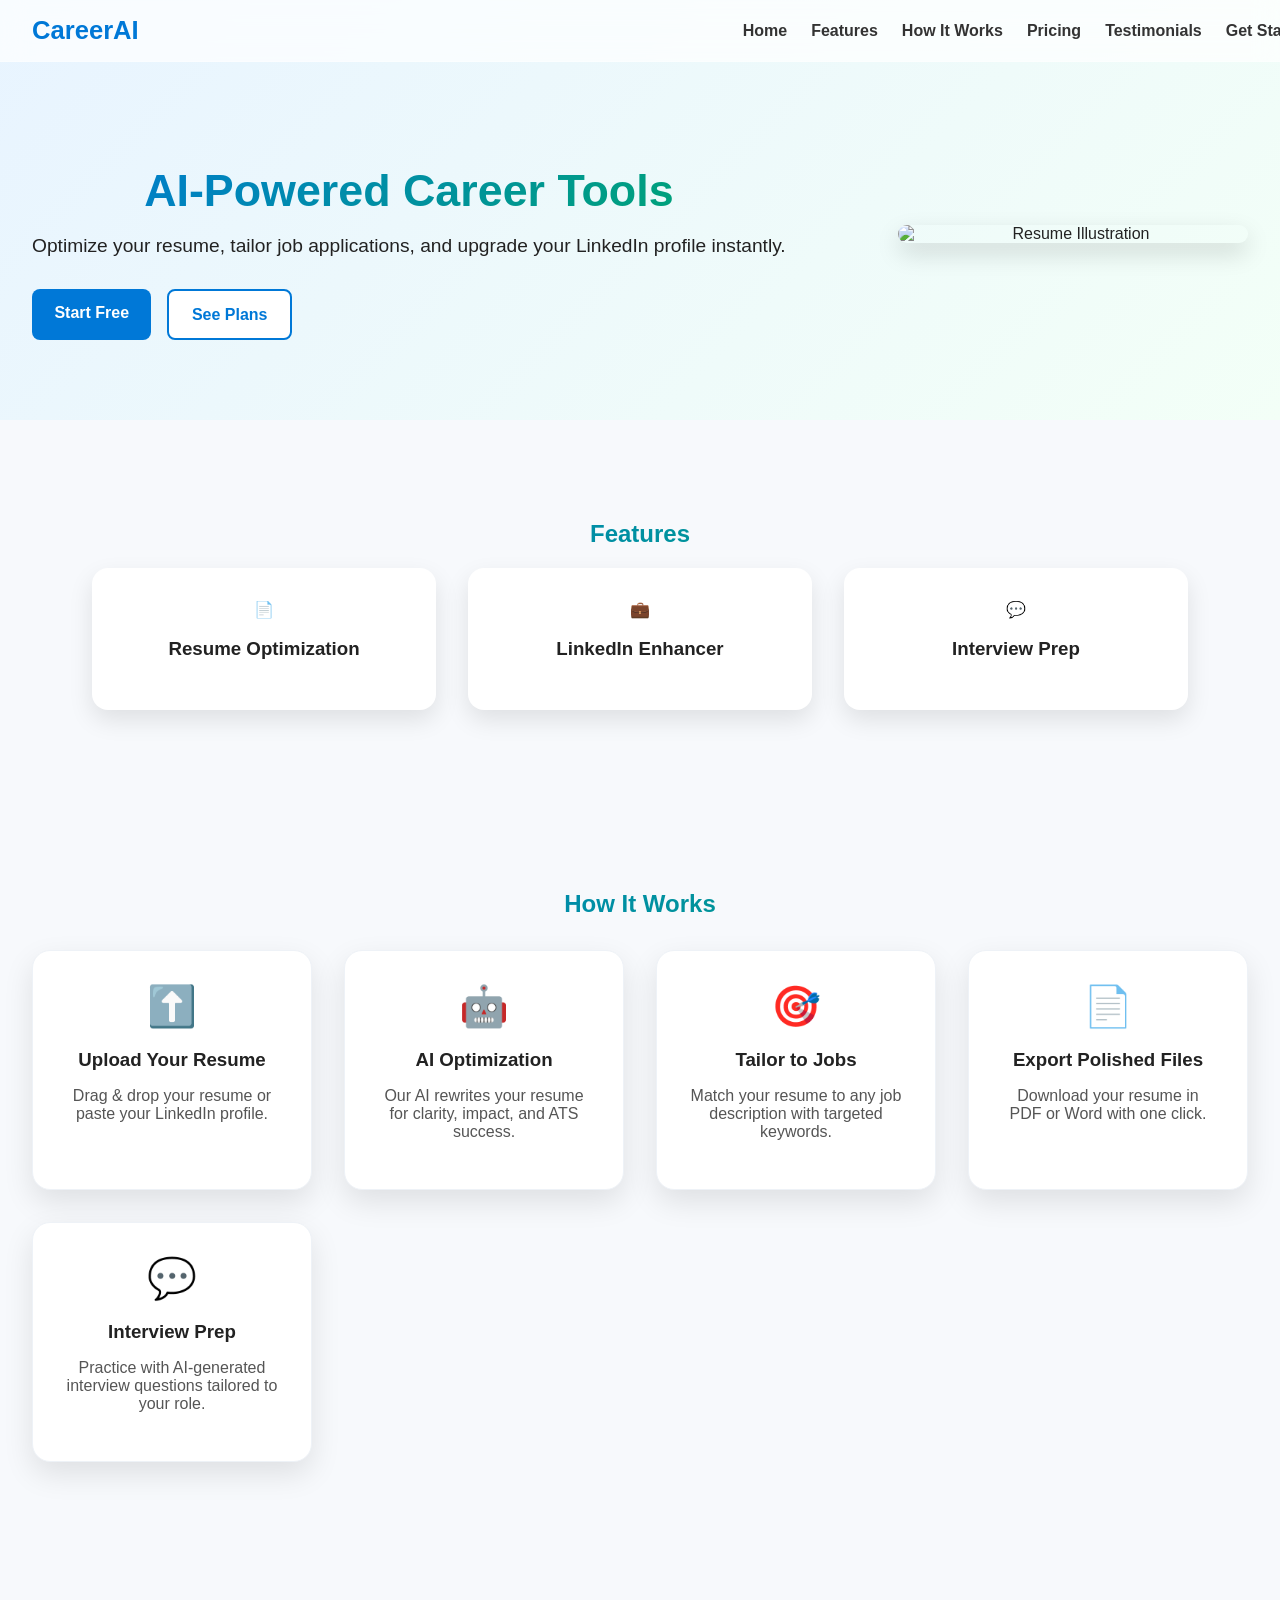
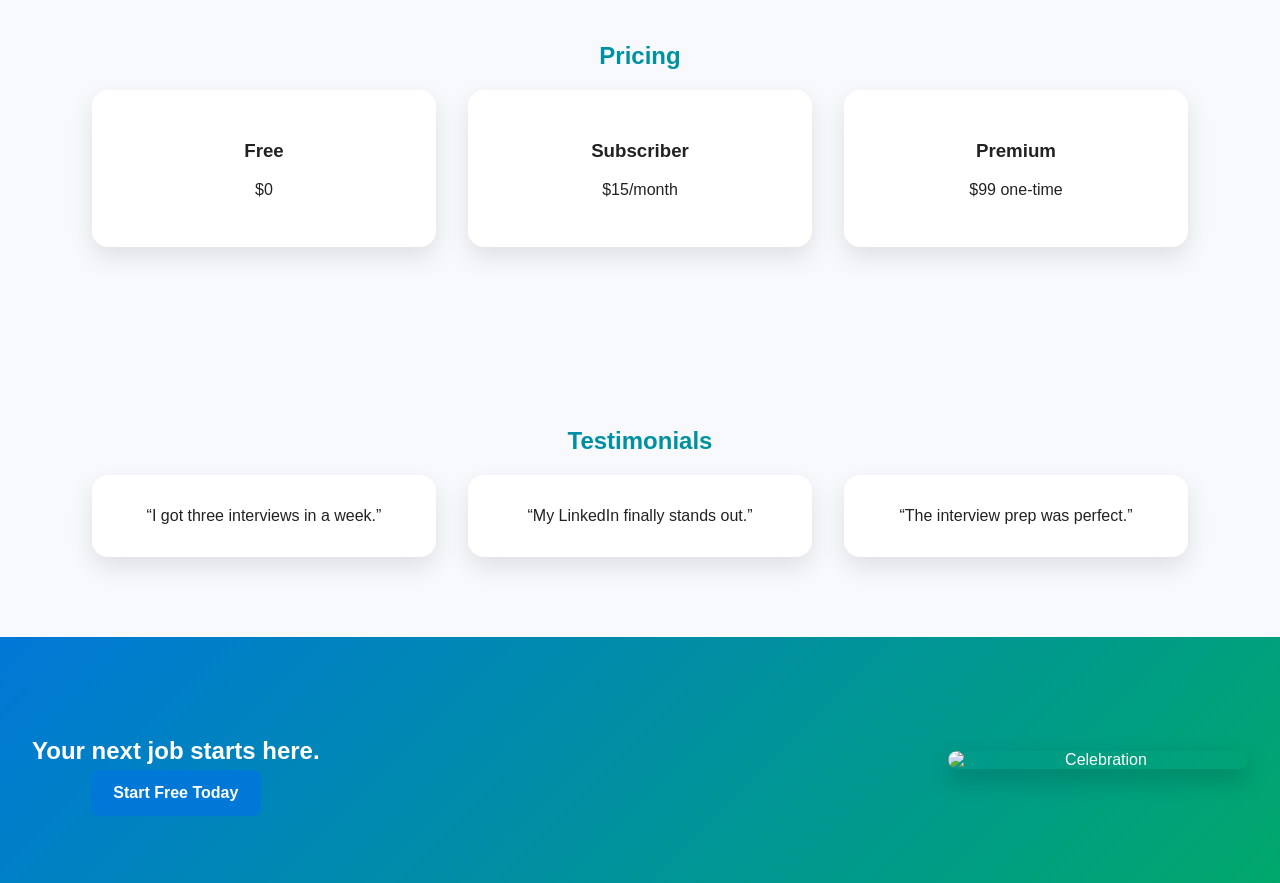
==== commit b183ddfc: "Update index.html" ====
--- a/index.html
+++ b/index.html
@@ -217,6 +217,48 @@
   width: 300px;
   border-radius: 12px;
   box-shadow: 0 10px 25px rgba(0,0,0,0.2);
+}
+  /* ⭐ PASTE NEW CSS HERE ⭐ */
+
+.how-it-works-section {
+  padding: 5rem 2rem;
+}
+
+.how-grid {
+  display: grid;
+  grid-template-columns: repeat(auto-fit, minmax(260px, 1fr));
+  gap: 2rem;
+  margin-top: 2rem;
+}
+
+.how-card {
+  background: #fff;
+  padding: 2rem;
+  border-radius: 18px;
+  text-decoration: none;
+  color: #222;
+  box-shadow: 0 12px 30px rgba(0,0,0,0.1);
+  transition: 0.35s ease;
+  border: 1px solid #eef2f7;
+}
+
+.how-card:hover {
+  transform: translateY(-8px) scale(1.02);
+  box-shadow: 0 18px 40px rgba(0,0,0,0.15);
+}
+
+.how-icon {
+  font-size: 2.5rem;
+  margin-bottom: 1rem;
+}
+
+.how-card h3 {
+  margin-bottom: 0.5rem;
+  font-weight: 700;
+}
+
+.how-card p {
+  color: #555;
 }
 
 /* -------------------- ANIMATION JS -------------------- */
@@ -263,17 +305,44 @@
   </div>
 </section>
 
-<!-- HOW IT WORKS -->
-<section id="how-it-works" class="fade-in">
+<section id="how-it-works" class="fade-in how-it-works-section">
   <h2 class="gradient-text">How It Works</h2>
-  <div class="steps">
-    <div class="card">⬆️ Upload</div>
-    <div class="card">🤖 AI Optimize</div>
-    <div class="card">🎯 Tailor</div>
-    <div class="card">📄 Export</div>
-    <div class="card">💬 Practice</div>
-  </div>
-</section>
+
+  <div class="how-grid">
+
+    <a href="upload.html" class="how-card">
+      <div class="how-icon">⬆️</div>
+      <h3>Upload Your Resume</h3>
+      <p>Drag & drop your resume or paste your LinkedIn profile.</p>
+    </a>
+
+    <a href="optimize.html" class="how-card">
+      <div class="how-icon">🤖</div>
+      <h3>AI Optimization</h3>
+      <p>Our AI rewrites your resume for clarity, impact, and ATS success.</p>
+    </a>
+
+    <a href="tailor.html" class="how-card">
+      <div class="how-icon">🎯</div>
+      <h3>Tailor to Jobs</h3>
+      <p>Match your resume to any job description with targeted keywords.</p>
+    </a>
+
+    <a href="export.html" class="how-card">
+      <div class="how-icon">📄</div>
+      <h3>Export Polished Files</h3>
+      <p>Download your resume in PDF or Word with one click.</p>
+    </a>
+
+    <a href="practice.html" class="how-card">
+      <div class="how-icon">💬</div>
+      <h3>Interview Prep</h3>
+      <p>Practice with AI‑generated interview questions tailored to your role.</p>
+    </a>
+
+  </div>
+</section>
+
 
 <!-- PRICING -->
 <section id="pricing" class="fade-in">
